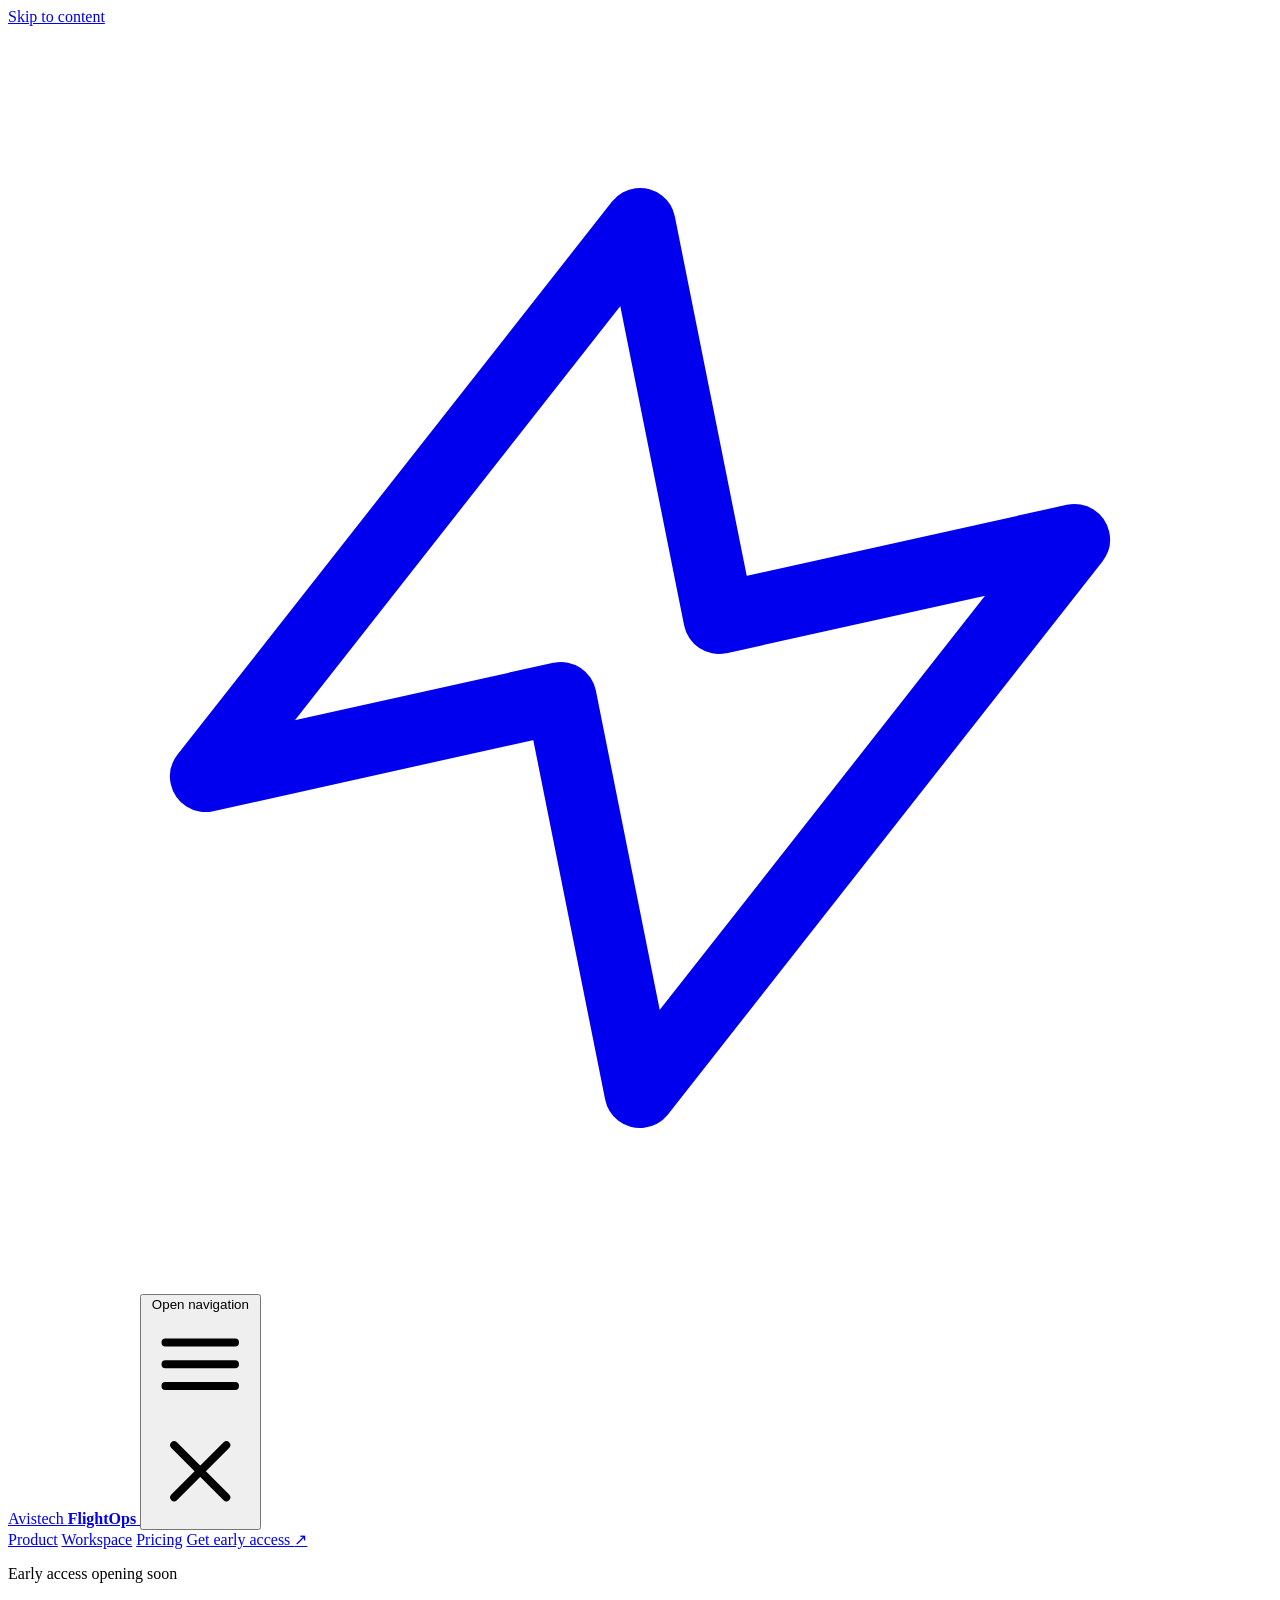
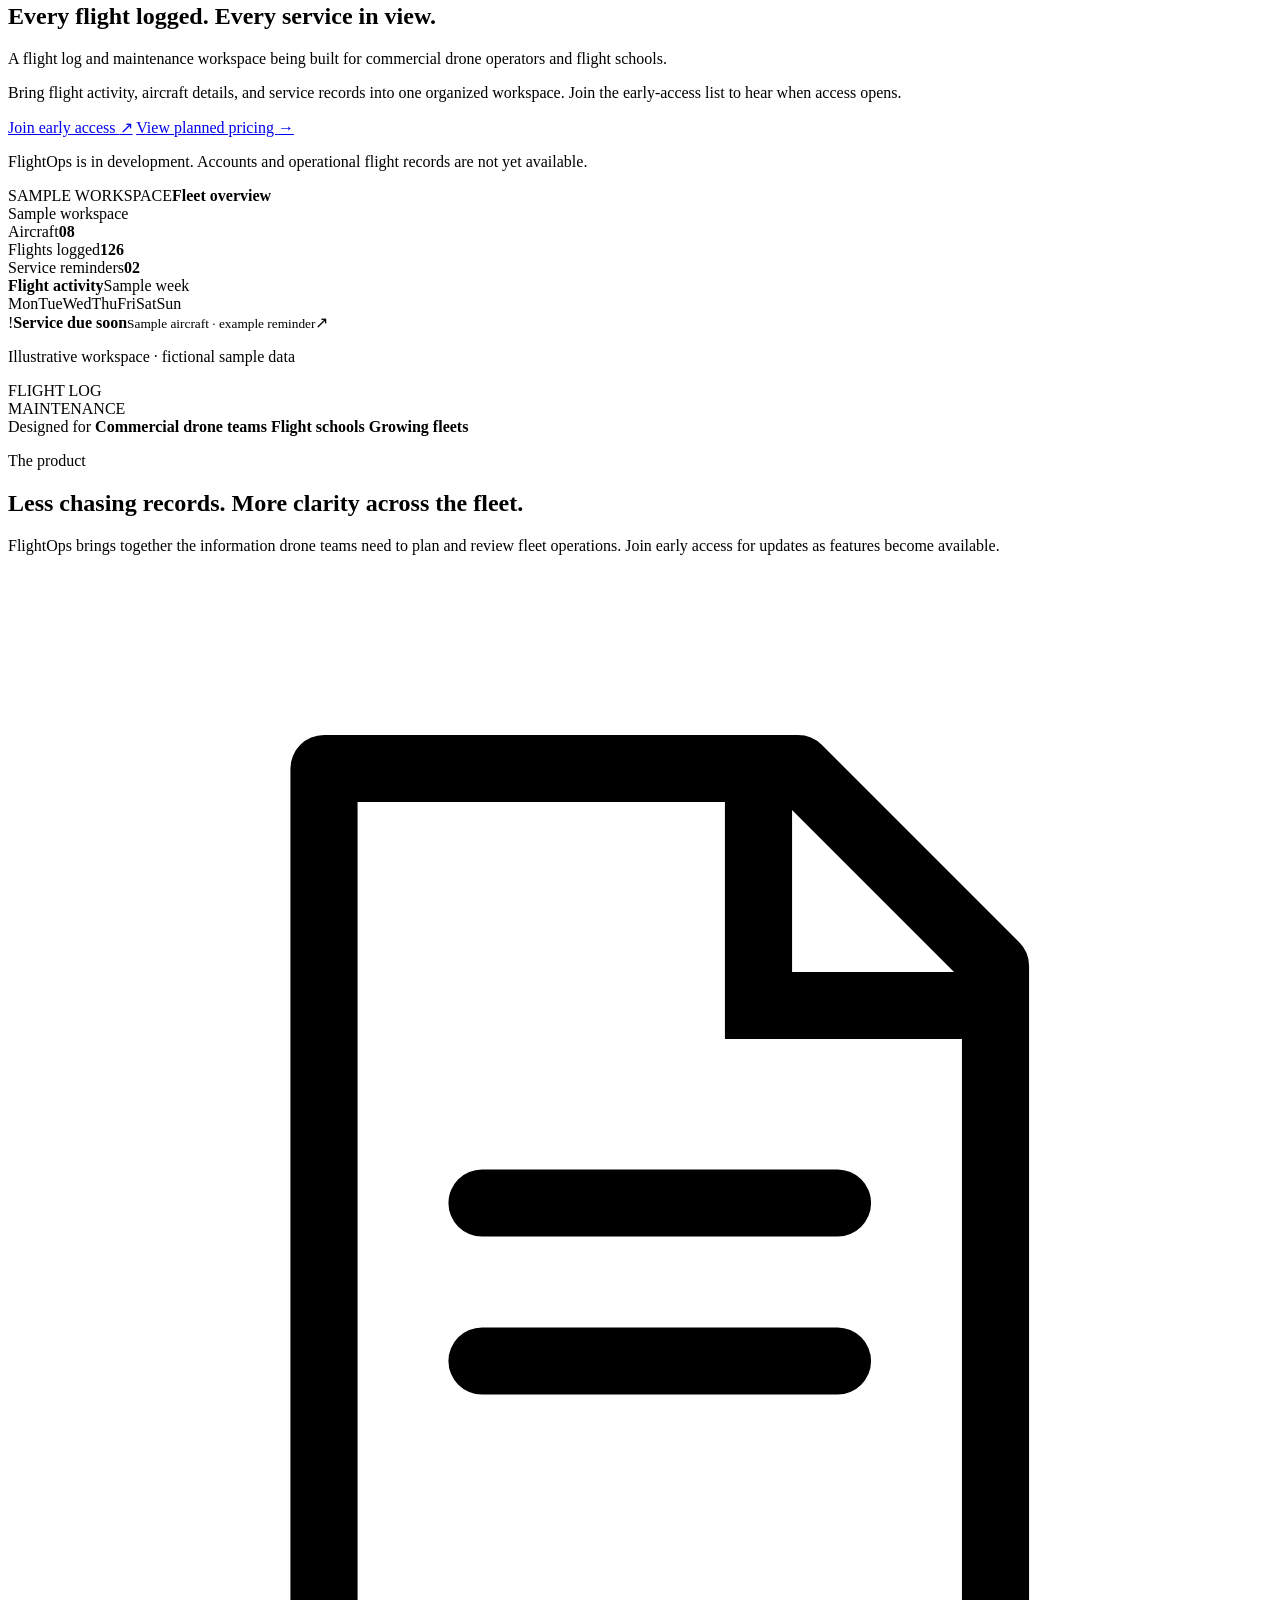
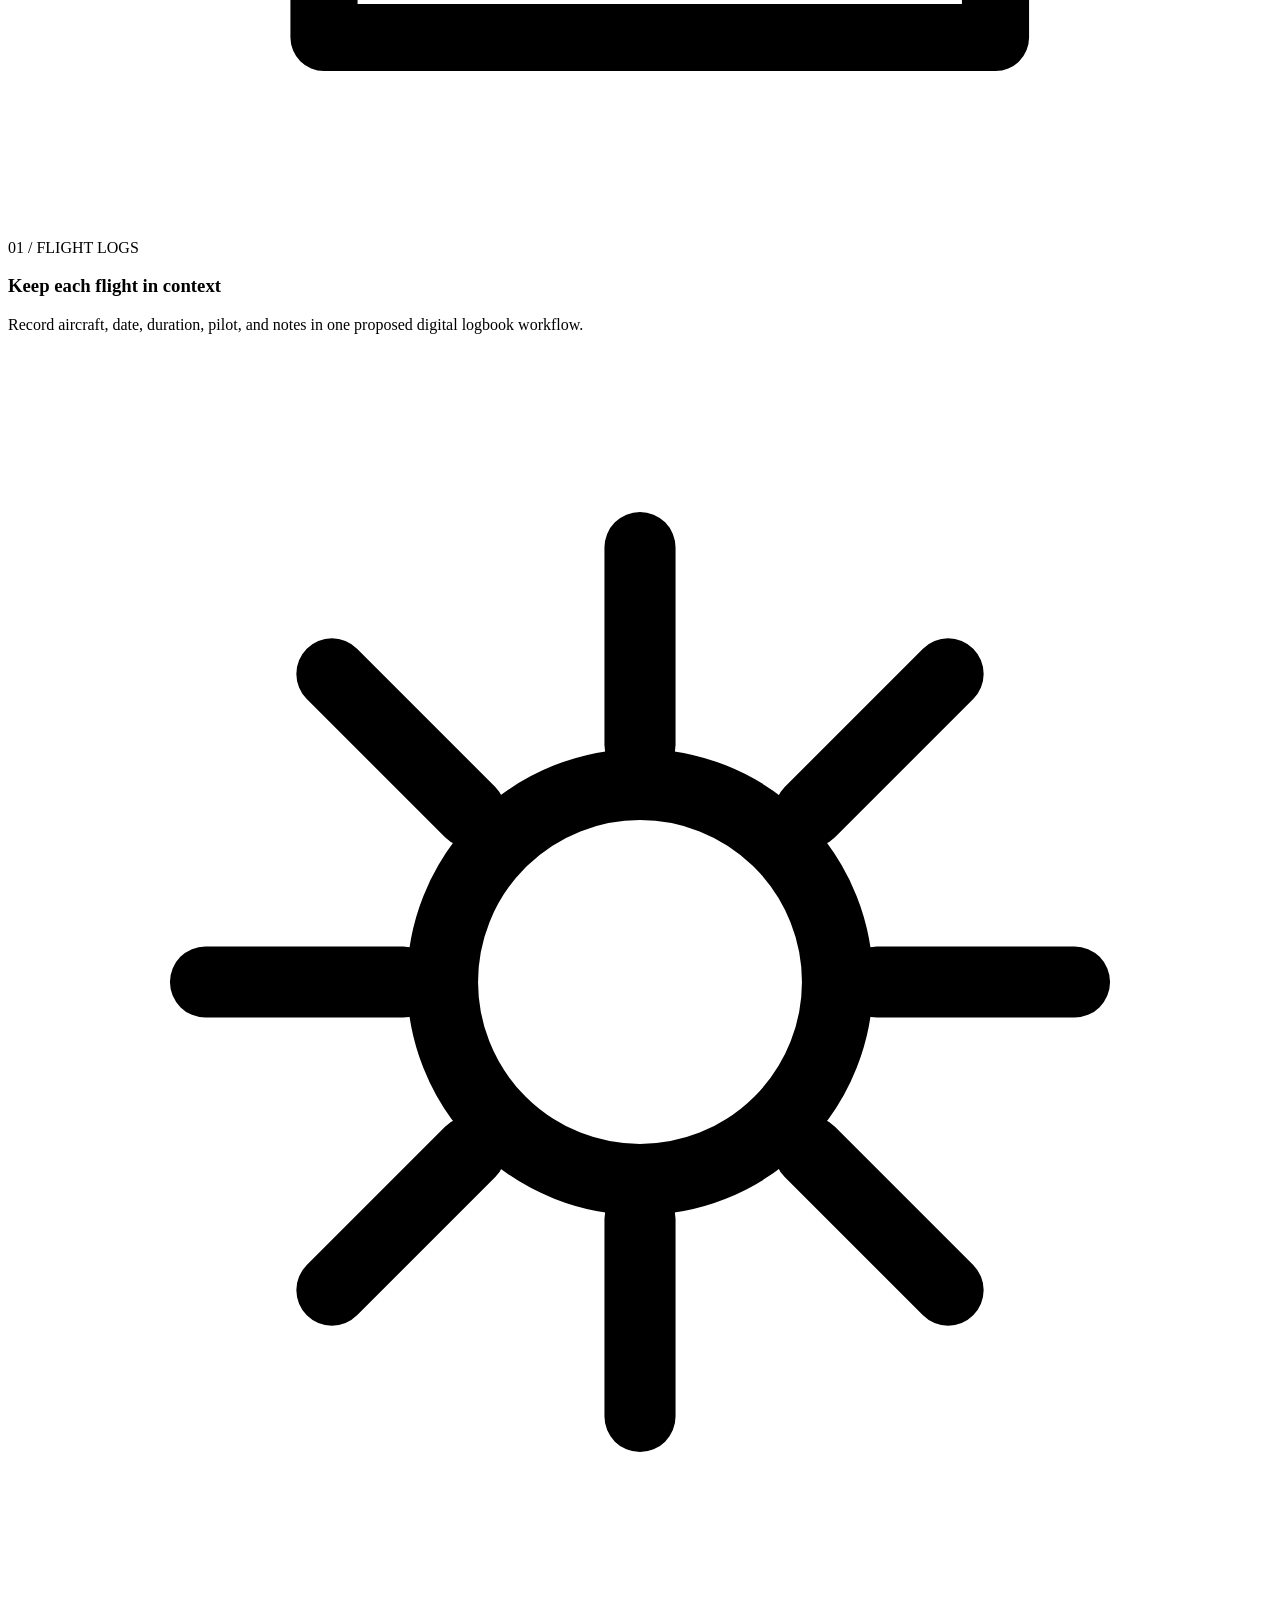
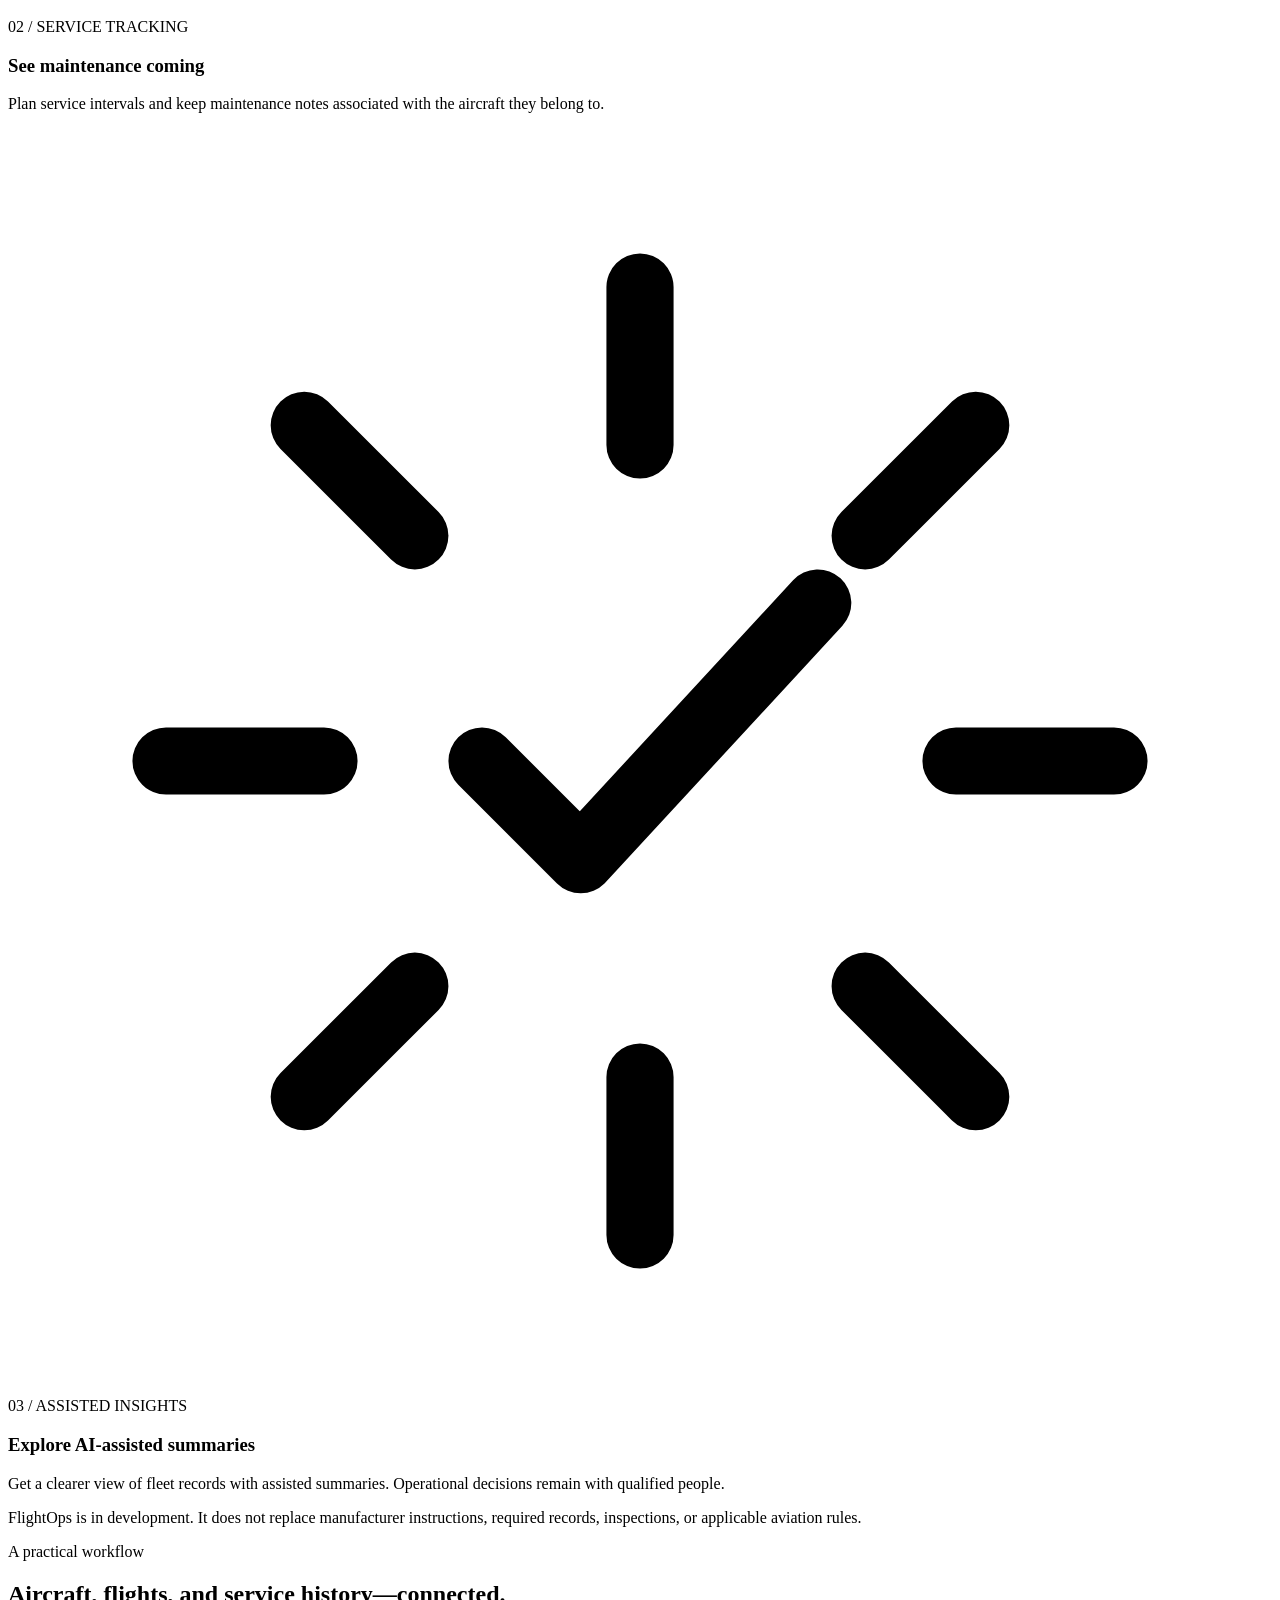
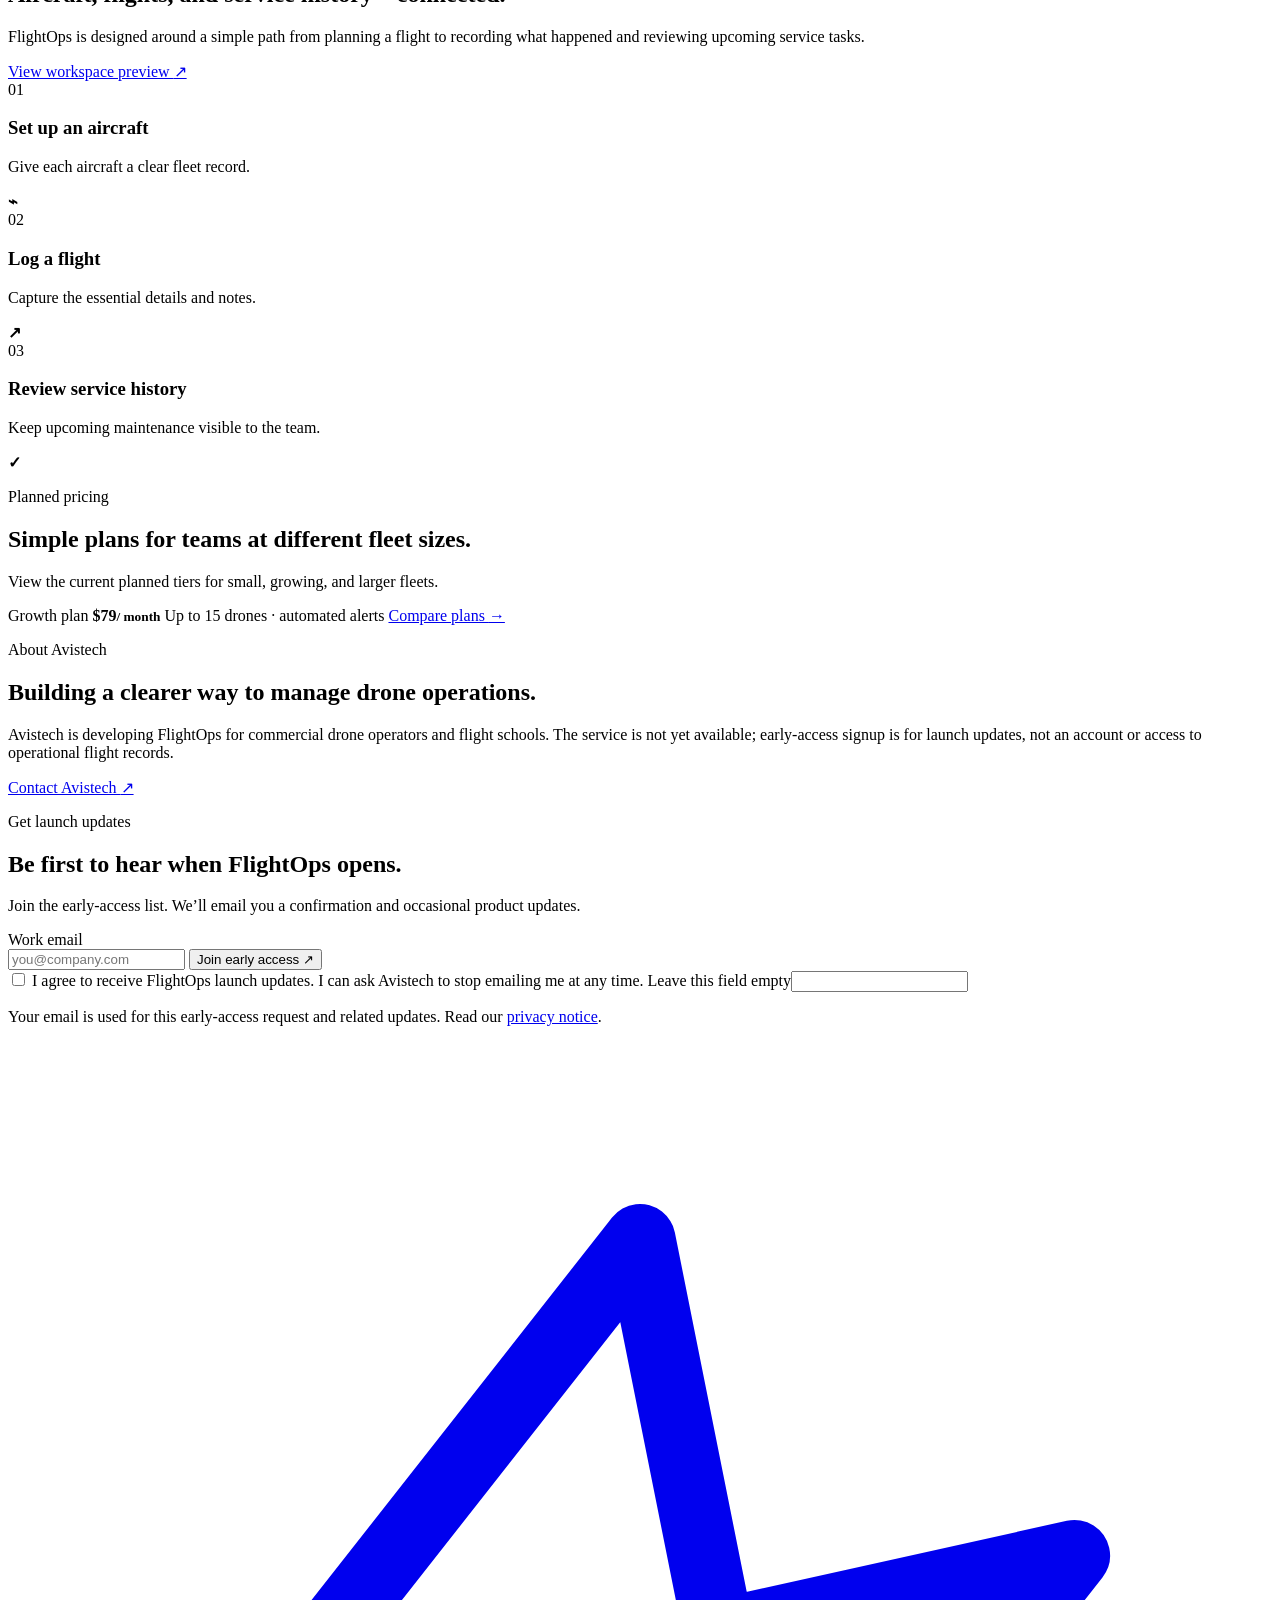
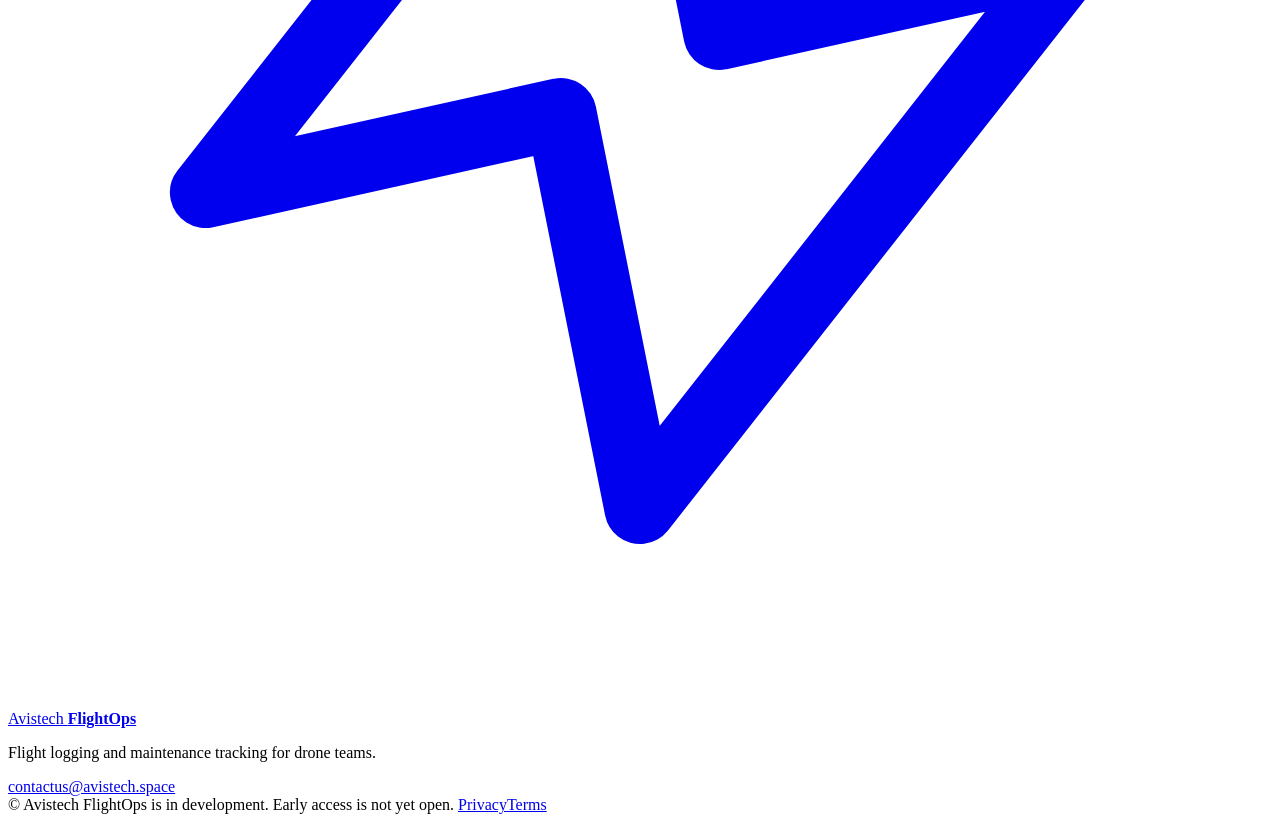
==== index.html @ ee94bf0b "Add initial index.html for FlightOps project Initial commit of the index.html file for Avistech Flig" ====
<!doctype html>
<html lang="en">
  <head>
    <meta charset="utf-8">
    <meta name="viewport" content="width=device-width, initial-scale=1">
    <meta name="theme-color" content="#f4f7f4">
    <meta name="description" content="Avistech FlightOps is a flight logging and maintenance workspace for commercial drone operators and flight schools. Join the early-access list.">
    <title>Avistech FlightOps — Drone operations, in one clear view</title>
    <link rel="stylesheet" href="styles.css">
    <script src="script.js" defer></script>
  </head>
  <body>
    <a class="skip-link" href="#main">Skip to content</a>
    <header class="site-header">
      <nav class="nav shell" aria-label="Main navigation">
        <a class="brand" href="index.html" aria-label="Avistech FlightOps home">
          <span class="brand-mark" aria-hidden="true"><svg viewBox="0 0 32 32" fill="none"><path d="m5 19 11-14 2 10 9-2-11 14-2-10-9 2Z" stroke="currentColor" stroke-width="1.8" stroke-linejoin="round"/></svg></span>
          <span>Avistech <b>FlightOps</b></span>
        </a>
        <button class="menu-toggle" type="button" aria-expanded="false" aria-controls="nav-links">
          <span class="sr-only">Open navigation</span>
          <svg class="menu-open-icon" viewBox="0 0 24 24" fill="none" aria-hidden="true"><path d="M4 7h16M4 12h16M4 17h16" stroke="currentColor" stroke-width="1.8" stroke-linecap="round"/></svg>
          <svg class="menu-close-icon" viewBox="0 0 24 24" fill="none" aria-hidden="true"><path d="m6 6 12 12M18 6 6 18" stroke="currentColor" stroke-width="1.8" stroke-linecap="round"/></svg>
        </button>
        <div class="nav-links" id="nav-links">
          <a href="#product">Product</a>
          <a href="workspace.html">Workspace</a>
          <a href="pricing.html">Pricing</a>
          <a class="nav-cta" href="#early-access">Get early access <span aria-hidden="true">↗</span></a>
        </div>
      </nav>
    </header>

    <main id="main">
      <section class="hero shell">
        <div class="hero-copy">
          <p class="eyebrow"><span class="status-dot" aria-hidden="true"></span> Early access opening soon</p>
          <h1>Every flight logged. <span>Every service in view.</span></h1>
          <p class="hero-description">A flight log and maintenance workspace being built for commercial drone operators and flight schools.</p>
          <p class="hero-detail">Bring flight activity, aircraft details, and service records into one organized workspace. Join the early-access list to hear when access opens.</p>
          <div class="hero-actions">
            <a class="button button-dark" href="#early-access">Join early access <span aria-hidden="true">↗</span></a>
            <a class="text-link" href="pricing.html">View planned pricing <span aria-hidden="true">→</span></a>
          </div>
          <p class="hero-note">FlightOps is in development. Accounts and operational flight records are not yet available.</p>
        </div>

        <div class="dashboard-preview" aria-label="Illustrative sample drone fleet dashboard">
          <div class="dashboard-card">
            <div class="dashboard-top">
              <div><span class="micro-label">SAMPLE WORKSPACE</span><strong>Fleet overview</strong></div>
              <span class="sample-badge">Sample workspace</span>
            </div>
            <div class="fleet-summary">
              <div><span>Aircraft</span><strong>08</strong></div>
              <div><span>Flights logged</span><strong>126</strong></div>
              <div><span>Service reminders</span><strong class="warning-text">02</strong></div>
            </div>
            <div class="chart-card">
              <div class="chart-heading"><strong>Flight activity</strong><span>Sample week</span></div>
              <div class="chart" aria-label="Decorative sample chart">
                <span style="--bar:40%"></span><span style="--bar:66%"></span><span style="--bar:51%"></span><span style="--bar:82%"></span><span style="--bar:60%"></span><span style="--bar:93%"></span><span style="--bar:72%"></span>
              </div>
              <div class="chart-labels" aria-hidden="true"><span>Mon</span><span>Tue</span><span>Wed</span><span>Thu</span><span>Fri</span><span>Sat</span><span>Sun</span></div>
            </div>
            <div class="maintenance-row"><span class="maintenance-icon" aria-hidden="true">!</span><span><strong>Service due soon</strong><small>Sample aircraft · example reminder</small></span><span class="row-arrow" aria-hidden="true">↗</span></div>
            <p class="sample-caption">Illustrative workspace · fictional sample data</p>
          </div>
          <div class="orbit-mark orbit-a" aria-hidden="true">FLIGHT LOG</div>
          <div class="orbit-mark orbit-b" aria-hidden="true">MAINTENANCE</div>
        </div>
      </section>

      <section class="trust-strip">
        <div class="shell trust-inner">
          <span>Designed for</span>
          <strong>Commercial drone teams</strong>
          <i aria-hidden="true"></i>
          <strong>Flight schools</strong>
          <i aria-hidden="true"></i>
          <strong>Growing fleets</strong>
        </div>
      </section>

      <section class="section shell" id="product">
        <div class="section-heading">
          <p class="eyebrow">The product</p>
          <h2>Less chasing records. More clarity across the fleet.</h2>
          <p>FlightOps brings together the information drone teams need to plan and review fleet operations. Join early access for updates as features become available.</p>
        </div>
        <div class="feature-grid">
          <article class="feature-card feature-blue">
            <div class="feature-icon" aria-hidden="true"><svg viewBox="0 0 32 32" fill="none"><path d="M8 5h12l5 5v17H8V5Z" stroke="currentColor" stroke-width="1.7" stroke-linejoin="round"/><path d="M19 5v6h6M12 16h9M12 20h9" stroke="currentColor" stroke-width="1.7" stroke-linecap="round"/></svg></div>
            <span class="feature-number">01 / FLIGHT LOGS</span>
            <h3>Keep each flight in context</h3>
            <p>Record aircraft, date, duration, pilot, and notes in one proposed digital logbook workflow.</p>
          </article>
          <article class="feature-card feature-green">
            <div class="feature-icon" aria-hidden="true"><svg viewBox="0 0 32 32" fill="none"><path d="M16 5v5m0 12v5M5 16h5m12 0h5M8.2 8.2l3.5 3.5m8.6 8.6 3.5 3.5m0-15.6-3.5 3.5m-8.6 8.6-3.5 3.5" stroke="currentColor" stroke-width="1.8" stroke-linecap="round"/><circle cx="16" cy="16" r="5" stroke="currentColor" stroke-width="1.8"/></svg></div>
            <span class="feature-number">02 / SERVICE TRACKING</span>
            <h3>See maintenance coming</h3>
            <p>Plan service intervals and keep maintenance notes associated with the aircraft they belong to.</p>
          </article>
          <article class="feature-card feature-gold">
            <div class="feature-icon" aria-hidden="true"><svg viewBox="0 0 32 32" fill="none"><path d="M16 4v4m0 16v4M4 16h4m16 0h4M7.5 7.5l2.8 2.8m11.4 11.4 2.8 2.8m0-17-2.8 2.8m-11.4 11.4-2.8 2.8" stroke="currentColor" stroke-width="1.7" stroke-linecap="round"/><path d="m12 16 2.5 2.5L20.5 12" stroke="currentColor" stroke-width="1.7" stroke-linecap="round" stroke-linejoin="round"/></svg></div>
            <span class="feature-number">03 / ASSISTED INSIGHTS</span>
            <h3>Explore AI-assisted summaries</h3>
            <p>Get a clearer view of fleet records with assisted summaries. Operational decisions remain with qualified people.</p>
          </article>
        </div>
        <p class="disclaimer">FlightOps is in development. It does not replace manufacturer instructions, required records, inspections, or applicable aviation rules.</p>
      </section>

      <section class="workflow-section">
        <div class="shell workflow-layout">
          <div class="section-heading">
            <p class="eyebrow eyebrow-light">A practical workflow</p>
            <h2>Aircraft, flights, and service history—connected.</h2>
            <p>FlightOps is designed around a simple path from planning a flight to recording what happened and reviewing upcoming service tasks.</p>
            <a class="button button-light" href="workspace.html">View workspace preview <span aria-hidden="true">↗</span></a>
          </div>
          <div class="workflow-steps">
            <article><span>01</span><div><h3>Set up an aircraft</h3><p>Give each aircraft a clear fleet record.</p></div><b aria-hidden="true">⌁</b></article>
            <article><span>02</span><div><h3>Log a flight</h3><p>Capture the essential details and notes.</p></div><b aria-hidden="true">↗</b></article>
            <article><span>03</span><div><h3>Review service history</h3><p>Keep upcoming maintenance visible to the team.</p></div><b aria-hidden="true">✓</b></article>
          </div>
        </div>
      </section>

      <section class="pricing-teaser shell">
        <div class="pricing-teaser-copy">
          <p class="eyebrow">Planned pricing</p>
          <h2>Simple plans for teams at different fleet sizes.</h2>
          <p>View the current planned tiers for small, growing, and larger fleets.</p>
        </div>
        <div class="teaser-price">
          <span>Growth plan</span>
          <strong>$79<small>/ month</small></strong>
          <span>Up to 15 drones · automated alerts</span>
          <a class="text-link" href="pricing.html">Compare plans <span aria-hidden="true">→</span></a>
        </div>
      </section>

      <section class="about-section">
        <div class="shell about-inner">
          <div><p class="eyebrow eyebrow-light">About Avistech</p><h2>Building a clearer way to manage drone operations.</h2></div>
          <div><p>Avistech is developing FlightOps for commercial drone operators and flight schools. The service is not yet available; early-access signup is for launch updates, not an account or access to operational flight records.</p><a class="text-link light-link" href="mailto:contactus@avistech.space?subject=FlightOps%20product%20enquiry">Contact Avistech <span aria-hidden="true">↗</span></a></div>
        </div>
      </section>

      <section class="early-access-section" id="early-access">
        <div class="shell early-access-layout">
          <div>
            <p class="eyebrow eyebrow-light">Get launch updates</p>
            <h2>Be first to hear when FlightOps opens.</h2>
            <p>Join the early-access list. We’ll email you a confirmation and occasional product updates.</p>
          </div>
          <form class="signup-form" id="early-access-form">
            <label for="signup-email">Work email</label>
            <div class="signup-fields">
              <input id="signup-email" name="email" type="email" autocomplete="email" maxlength="254" placeholder="you@company.com" required>
              <button class="button button-light" type="submit">Join early access <span aria-hidden="true">↗</span></button>
            </div>
            <label class="consent-label"><input name="consent" type="checkbox" required> I agree to receive FlightOps launch updates. I can ask Avistech to stop emailing me at any time.</label>
            <label class="honeypot" aria-hidden="true">Leave this field empty<input name="website" tabindex="-1" autocomplete="off"></label>
            <p class="form-status" id="signup-status" aria-live="polite"></p>
            <p class="privacy-hint">Your email is used for this early-access request and related updates. Read our <a href="privacy.html">privacy notice</a>.</p>
          </form>
        </div>
      </section>
    </main>

    <footer class="site-footer">
      <div class="shell footer-main">
        <a class="brand brand-footer" href="index.html"><span class="brand-mark" aria-hidden="true"><svg viewBox="0 0 32 32" fill="none"><path d="m5 19 11-14 2 10 9-2-11 14-2-10-9 2Z" stroke="currentColor" stroke-width="1.8" stroke-linejoin="round"/></svg></span><span>Avistech <b>FlightOps</b></span></a>
        <p>Flight logging and maintenance tracking for drone teams.</p>
        <a href="mailto:contactus@avistech.space">contactus@avistech.space</a>
      </div>
      <div class="shell footer-legal">
        <span>© <span data-current-year></span> Avistech</span>
        <span>FlightOps is in development. Early access is not yet open.</span>
        <span><a href="privacy.html">Privacy</a><a href="terms.html">Terms</a></span>
      </div>
    </footer>
  </body>
</html>
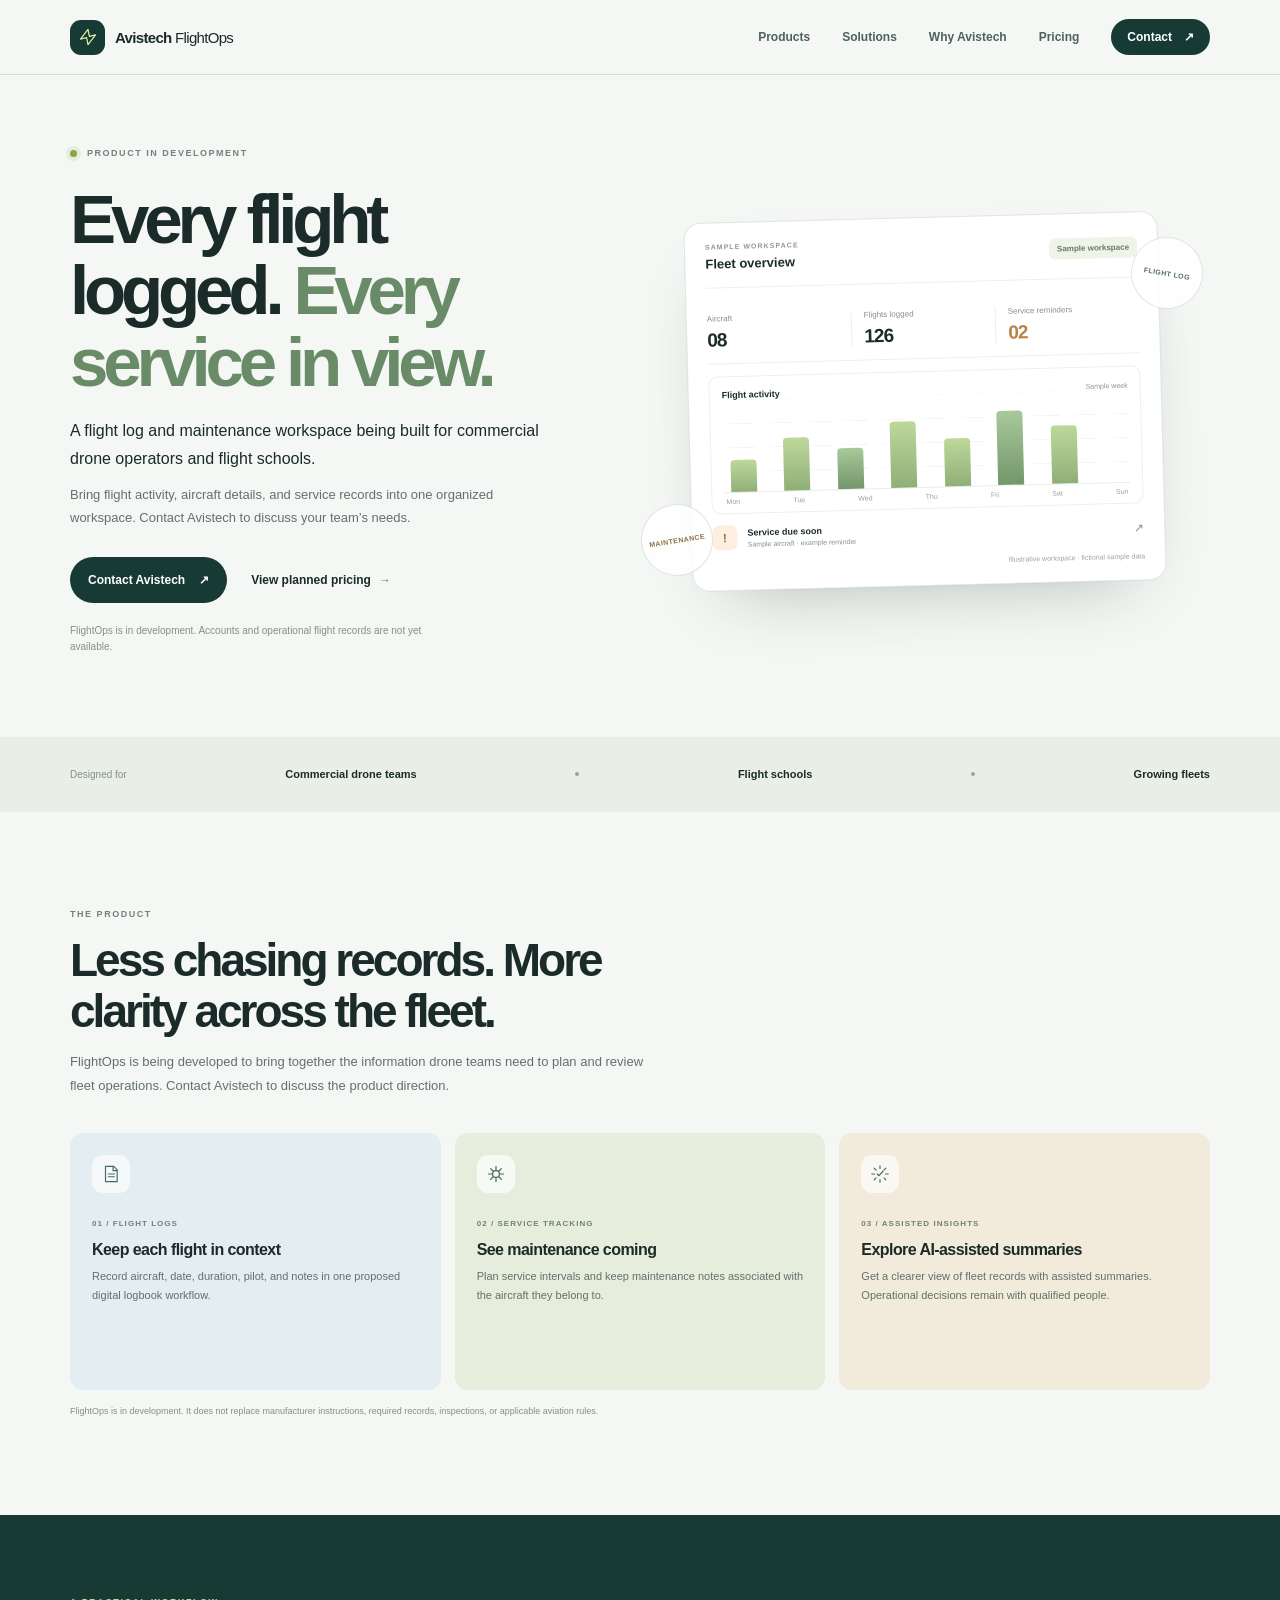
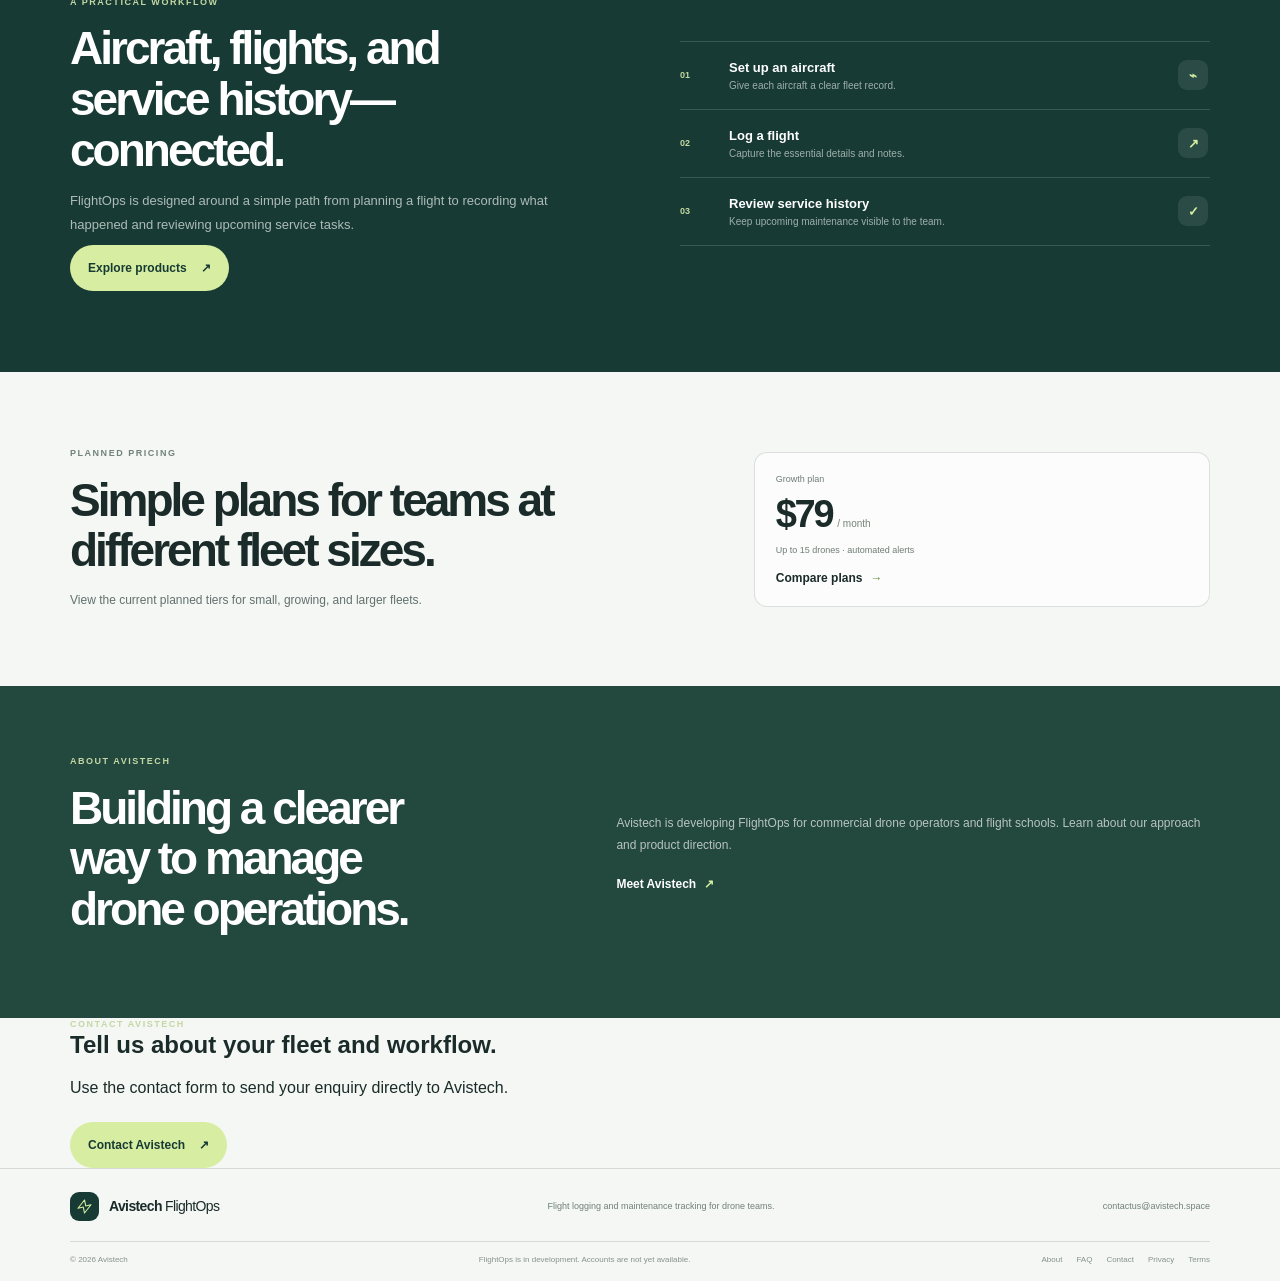
==== commit b529f838: "Revise FlightOps description and navigation links Updated the content to reflect that Avistech Fligh" ====
--- a/index.html
+++ b/index.html
@@ -4,7 +4,7 @@
     <meta charset="utf-8">
     <meta name="viewport" content="width=device-width, initial-scale=1">
     <meta name="theme-color" content="#f4f7f4">
-    <meta name="description" content="Avistech FlightOps is a flight logging and maintenance workspace for commercial drone operators and flight schools. Join the early-access list.">
+    <meta name="description" content="Avistech FlightOps is a flight logging and maintenance workspace in development for commercial drone operators and flight schools.">
     <title>Avistech FlightOps — Drone operations, in one clear view</title>
     <link rel="stylesheet" href="styles.css">
     <script src="script.js" defer></script>
@@ -23,10 +23,11 @@
           <svg class="menu-close-icon" viewBox="0 0 24 24" fill="none" aria-hidden="true"><path d="m6 6 12 12M18 6 6 18" stroke="currentColor" stroke-width="1.8" stroke-linecap="round"/></svg>
         </button>
         <div class="nav-links" id="nav-links">
-          <a href="#product">Product</a>
-          <a href="workspace.html">Workspace</a>
+          <a href="products.html">Products</a>
+          <a href="solutions.html">Solutions</a>
+          <a href="why-avistech.html">Why Avistech</a>
           <a href="pricing.html">Pricing</a>
-          <a class="nav-cta" href="#early-access">Get early access <span aria-hidden="true">↗</span></a>
+          <a class="nav-cta" href="contact.html">Contact <span aria-hidden="true">↗</span></a>
         </div>
       </nav>
     </header>
@@ -34,12 +35,12 @@
     <main id="main">
       <section class="hero shell">
         <div class="hero-copy">
-          <p class="eyebrow"><span class="status-dot" aria-hidden="true"></span> Early access opening soon</p>
+          <p class="eyebrow"><span class="status-dot" aria-hidden="true"></span> Product in development</p>
           <h1>Every flight logged. <span>Every service in view.</span></h1>
           <p class="hero-description">A flight log and maintenance workspace being built for commercial drone operators and flight schools.</p>
-          <p class="hero-detail">Bring flight activity, aircraft details, and service records into one organized workspace. Join the early-access list to hear when access opens.</p>
+          <p class="hero-detail">Bring flight activity, aircraft details, and service records into one organized workspace. Contact Avistech to discuss your team’s needs.</p>
           <div class="hero-actions">
-            <a class="button button-dark" href="#early-access">Join early access <span aria-hidden="true">↗</span></a>
+            <a class="button button-dark" href="contact.html">Contact Avistech <span aria-hidden="true">↗</span></a>
             <a class="text-link" href="pricing.html">View planned pricing <span aria-hidden="true">→</span></a>
           </div>
           <p class="hero-note">FlightOps is in development. Accounts and operational flight records are not yet available.</p>
@@ -86,7 +87,7 @@
         <div class="section-heading">
           <p class="eyebrow">The product</p>
           <h2>Less chasing records. More clarity across the fleet.</h2>
-          <p>FlightOps brings together the information drone teams need to plan and review fleet operations. Join early access for updates as features become available.</p>
+          <p>FlightOps is being developed to bring together the information drone teams need to plan and review fleet operations. Contact Avistech to discuss the product direction.</p>
         </div>
         <div class="feature-grid">
           <article class="feature-card feature-blue">
@@ -117,7 +118,7 @@
             <p class="eyebrow eyebrow-light">A practical workflow</p>
             <h2>Aircraft, flights, and service history—connected.</h2>
             <p>FlightOps is designed around a simple path from planning a flight to recording what happened and reviewing upcoming service tasks.</p>
-            <a class="button button-light" href="workspace.html">View workspace preview <span aria-hidden="true">↗</span></a>
+            <a class="button button-light" href="products.html">Explore products <span aria-hidden="true">↗</span></a>
           </div>
           <div class="workflow-steps">
             <article><span>01</span><div><h3>Set up an aircraft</h3><p>Give each aircraft a clear fleet record.</p></div><b aria-hidden="true">⌁</b></article>
@@ -144,28 +145,18 @@
       <section class="about-section">
         <div class="shell about-inner">
           <div><p class="eyebrow eyebrow-light">About Avistech</p><h2>Building a clearer way to manage drone operations.</h2></div>
-          <div><p>Avistech is developing FlightOps for commercial drone operators and flight schools. The service is not yet available; early-access signup is for launch updates, not an account or access to operational flight records.</p><a class="text-link light-link" href="mailto:contactus@avistech.space?subject=FlightOps%20product%20enquiry">Contact Avistech <span aria-hidden="true">↗</span></a></div>
+          <div><p>Avistech is developing FlightOps for commercial drone operators and flight schools. Learn about our approach and product direction.</p><a class="text-link light-link" href="about.html">Meet Avistech <span aria-hidden="true">↗</span></a></div>
         </div>
       </section>
 
-      <section class="early-access-section" id="early-access">
-        <div class="shell early-access-layout">
+      <section class="contact-callout">
+        <div class="shell contact-callout-layout">
           <div>
-            <p class="eyebrow eyebrow-light">Get launch updates</p>
-            <h2>Be first to hear when FlightOps opens.</h2>
-            <p>Join the early-access list. We’ll email you a confirmation and occasional product updates.</p>
+            <p class="eyebrow eyebrow-light">Contact Avistech</p>
+            <h2>Tell us about your fleet and workflow.</h2>
+            <p>Use the contact form to send your enquiry directly to Avistech.</p>
           </div>
-          <form class="signup-form" id="early-access-form">
-            <label for="signup-email">Work email</label>
-            <div class="signup-fields">
-              <input id="signup-email" name="email" type="email" autocomplete="email" maxlength="254" placeholder="you@company.com" required>
-              <button class="button button-light" type="submit">Join early access <span aria-hidden="true">↗</span></button>
-            </div>
-            <label class="consent-label"><input name="consent" type="checkbox" required> I agree to receive FlightOps launch updates. I can ask Avistech to stop emailing me at any time.</label>
-            <label class="honeypot" aria-hidden="true">Leave this field empty<input name="website" tabindex="-1" autocomplete="off"></label>
-            <p class="form-status" id="signup-status" aria-live="polite"></p>
-            <p class="privacy-hint">Your email is used for this early-access request and related updates. Read our <a href="privacy.html">privacy notice</a>.</p>
-          </form>
+          <a class="button button-light" href="contact.html">Contact Avistech <span aria-hidden="true">↗</span></a>
         </div>
       </section>
     </main>
@@ -178,8 +169,8 @@
       </div>
       <div class="shell footer-legal">
         <span>© <span data-current-year></span> Avistech</span>
-        <span>FlightOps is in development. Early access is not yet open.</span>
-        <span><a href="privacy.html">Privacy</a><a href="terms.html">Terms</a></span>
+        <span>FlightOps is in development. Accounts are not yet available.</span>
+        <span><a href="about.html">About</a><a href="faq.html">FAQ</a><a href="contact.html">Contact</a><a href="privacy.html">Privacy</a><a href="terms.html">Terms</a></span>
       </div>
     </footer>
   </body>
--- a/styles.css
+++ b/styles.css
@@ -0,0 +1,305 @@
+:root {
+  color-scheme: light;
+  --ink: #1a2b29;
+  --muted: #62716f;
+  --paper: #f4f7f4;
+  --white: #fff;
+  --green: #1f5145;
+  --green-dark: #173b34;
+  --lime: #d7eea2;
+  --line: rgba(26, 43, 41, .14);
+  --body-font: "Avenir Next", Avenir, "Segoe UI", sans-serif;
+  --display-font: "Avenir Next", Avenir, "Segoe UI", sans-serif;
+}
+
+* { box-sizing: border-box; }
+html { scroll-behavior: smooth; }
+body { margin: 0; color: var(--ink); background: var(--paper); font-family: var(--body-font); -webkit-font-smoothing: antialiased; }
+a { color: inherit; text-decoration: none; }
+button, input, select { font: inherit; }
+button, a { -webkit-tap-highlight-color: transparent; }
+.shell { width: min(1140px, calc(100% - 48px)); margin-inline: auto; }
+.sr-only, .skip-link:not(:focus) { position: absolute; width: 1px; height: 1px; padding: 0; margin: -1px; overflow: hidden; clip: rect(0, 0, 0, 0); white-space: nowrap; border: 0; }
+.skip-link:focus { position: fixed; z-index: 100; top: 12px; left: 12px; padding: 12px 16px; background: var(--white); border-radius: 8px; }
+
+.site-header { position: sticky; z-index: 20; top: 0; border-bottom: 1px solid var(--line); background: rgba(244, 247, 244, .95); backdrop-filter: blur(16px); }
+.nav { min-height: 74px; display: flex; align-items: center; justify-content: space-between; }
+.brand { display: inline-flex; align-items: center; gap: 10px; font-size: 15px; font-weight: 800; letter-spacing: -.045em; }
+.brand b { font-weight: 500; }
+.brand-mark { width: 35px; height: 35px; display: grid; flex: 0 0 auto; place-items: center; color: var(--lime); background: var(--green-dark); border-radius: 11px; }
+.brand-mark svg { width: 22px; height: 22px; }
+.nav-links { display: flex; align-items: center; gap: 32px; color: #4e625d; font-size: 12px; font-weight: 650; }
+.nav-links > a:not(.nav-cta):hover, .footer-main > a:last-child:hover, .footer-legal a:hover { color: #46713b; }
+.nav-links > a[aria-current="page"] { color: var(--green); }
+.nav-cta { display: inline-flex; align-items: center; gap: 12px; padding: 11px 16px; color: var(--white); background: var(--green-dark); border-radius: 99px; transition: transform .18s, background .18s; }
+.nav-cta:hover, .button-dark:hover { transform: translateY(-2px); background: #2a6554; }
+.menu-toggle { display: none; width: 42px; height: 42px; place-items: center; color: var(--ink); background: transparent; border: 1px solid var(--line); border-radius: 50%; }
+.menu-toggle svg { width: 20px; height: 20px; }
+.menu-close-icon { display: none; }
+
+.hero { min-height: 637px; display: grid; grid-template-columns: .95fr 1.05fr; align-items: center; gap: 54px; padding-block: 72px 81px; }
+.hero-copy { position: relative; z-index: 1; }
+.eyebrow { margin: 0; color: #73827d; font-size: 9px; font-weight: 750; letter-spacing: .17em; line-height: 1.5; text-transform: uppercase; }
+.hero .eyebrow, .page-hero .eyebrow { display: flex; align-items: center; gap: 10px; }
+.status-dot { width: 7px; height: 7px; flex: 0 0 auto; border-radius: 50%; background: #86a64a; box-shadow: 0 0 0 4px rgba(134, 166, 74, .13); }
+h1, h2, h3, p { margin-top: 0; }
+h1, h2, h3 { font-family: var(--display-font); }
+h1 { max-width: 600px; margin: 23px 0 19px; font-size: clamp(47px, 5.4vw, 70px); font-weight: 650; letter-spacing: -.075em; line-height: 1.035; }
+h1 span { color: #698b67; }
+.hero-description { max-width: 490px; margin-bottom: 12px; font-size: 16px; line-height: 1.72; }
+.hero-detail { max-width: 490px; margin-bottom: 0; color: var(--muted); font-size: 13px; line-height: 1.75; }
+.hero-actions { display: flex; flex-wrap: wrap; align-items: center; gap: 24px; margin-top: 27px; }
+.button { min-height: 46px; display: inline-flex; align-items: center; justify-content: center; gap: 14px; padding: 0 18px; border: 0; border-radius: 99px; font-size: 12px; font-weight: 700; cursor: pointer; transition: transform .18s, background .18s; }
+.button-dark { color: var(--white); background: var(--green-dark); }
+.button-light { margin-top: 9px; color: var(--green-dark); background: var(--lime); }
+.button-light:hover { transform: translateY(-2px); background: #e5f8bd; }
+.button-outline { color: var(--green-dark); background: transparent; border: 1px solid var(--line); }
+.button-outline:hover { background: #eef3ea; }
+.text-link { display: inline-flex; align-items: center; gap: 8px; font-size: 12px; font-weight: 700; }
+.text-link span { color: #638743; transition: transform .18s; }
+.text-link:hover span { transform: translateX(3px); }
+.hero-note { max-width: 390px; margin: 20px 0 0; color: #84918b; font-size: 10px; line-height: 1.65; }
+
+.dashboard-preview { position: relative; min-height: 405px; display: grid; place-items: center; }
+.dashboard-preview::before { position: absolute; width: 340px; height: 340px; content: ""; border-radius: 50%; background: radial-gradient(circle, rgba(215, 238, 162, .68), rgba(215, 238, 162, 0) 70%); }
+.dashboard-card { position: relative; z-index: 1; width: min(100%, 474px); padding: 20px; border: 1px solid rgba(26, 43, 41, .12); border-radius: 17px; background: var(--white); box-shadow: 0 30px 70px -39px rgba(25, 52, 43, .38); transform: rotate(-1.5deg); }
+.dashboard-top, .chart-heading { display: flex; align-items: center; justify-content: space-between; }
+.dashboard-top { padding-bottom: 15px; border-bottom: 1px solid #edf0ed; }
+.micro-label { display: block; margin-bottom: 4px; color: #8a9992; font-size: 7px; font-weight: 750; letter-spacing: .15em; }
+.dashboard-top strong { font-size: 13px; }
+.sample-badge, .sample-label { padding: 6px 8px; color: #667a60; background: #eff4e8; border-radius: 6px; font-size: 8px; font-weight: 650; }
+.fleet-summary { display: grid; grid-template-columns: repeat(3, 1fr); margin-top: 14px; padding: 12px 0; border-bottom: 1px solid #edf0ed; }
+.fleet-summary > div { padding-left: 12px; border-left: 1px solid #edf0ed; }
+.fleet-summary > div:first-child { padding-left: 0; border: 0; }
+.fleet-summary span, .fleet-summary strong { display: block; }
+.fleet-summary span { color: #84918b; font-size: 8px; }
+.fleet-summary strong { margin-top: 6px; font-size: 19px; letter-spacing: -.05em; }
+.warning-text { color: #bd8042 !important; }
+.chart-card { padding: 13px 12px 8px; margin-top: 12px; border: 1px solid #edf0ed; border-radius: 9px; }
+.chart-heading strong { font-size: 9px; }
+.chart-heading span { color: #8a9690; font-size: 7px; }
+.chart { height: 93px; display: flex; align-items: end; gap: 7%; padding: 12px 7px 0; border-bottom: 1px solid #e9ede9; background: repeating-linear-gradient(to bottom, transparent 0, transparent 23px, #f0f3ef 24px); }
+.chart span { flex: 1; height: var(--bar); max-width: 26px; border-radius: 4px 4px 0 0; background: linear-gradient(0deg, #90af78, #bdd89a); }
+.chart span:nth-child(3n) { background: linear-gradient(0deg, #73966b, #a9c99a); }
+.chart-labels { display: flex; justify-content: space-between; padding: 5px 2px 0; color: #97a29c; font-size: 7px; }
+.maintenance-row { display: flex; align-items: center; gap: 10px; padding: 11px 0 6px; }
+.maintenance-icon { width: 25px; height: 25px; display: grid; flex: 0 0 auto; place-items: center; color: #a46c32; background: #fbf0df; border-radius: 7px; font-size: 12px; font-weight: 800; }
+.maintenance-row strong, .maintenance-row small { display: block; }
+.maintenance-row strong { font-size: 9px; }
+.maintenance-row small { margin-top: 3px; color: #87938c; font-size: 7px; }
+.row-arrow { margin-left: auto; color: #86948c; font-size: 12px; }
+.sample-caption { margin: 7px 0 0; color: #9aa49e; font-size: 7px; text-align: right; }
+.orbit-mark { position: absolute; z-index: 2; display: grid; width: 72px; height: 72px; place-items: center; border: 1px solid rgba(26, 43, 41, .12); border-radius: 50%; color: #506d5b; background: rgba(255, 255, 255, .88); font-size: 7px; font-weight: 750; letter-spacing: .06em; }
+.orbit-a { top: 38px; right: 7px; transform: rotate(10deg); }
+.orbit-b { bottom: 28px; left: 1px; color: #8f7046; transform: rotate(-9deg); }
+
+.trust-strip { background: #e9eee7; }
+.trust-inner { min-height: 75px; display: flex; flex-wrap: wrap; align-items: center; justify-content: space-between; gap: 14px; }
+.trust-inner span { color: #83918a; font-size: 10px; }
+.trust-inner strong { font-size: 11px; font-weight: 650; }
+.trust-inner i { width: 4px; height: 4px; border-radius: 50%; background: #97aa87; }
+.section { padding-block: 96px; }
+.section-heading { max-width: 650px; }
+.section-heading h2, .workflow-section h2, .about-inner h2, .pricing-teaser h2, .early-access-layout h2, .preview-next h2 { margin: 14px 0 14px; font-size: clamp(31px, 4vw, 46px); font-weight: 650; letter-spacing: -.065em; line-height: 1.1; }
+.section-heading > p:last-of-type { max-width: 590px; margin-bottom: 0; color: var(--muted); font-size: 13px; line-height: 1.8; }
+.feature-grid { display: grid; grid-template-columns: repeat(3, 1fr); gap: 14px; margin-top: 36px; }
+.feature-card { min-height: 257px; padding: 22px; border-radius: 13px; }
+.feature-blue { background: #e4edf1; }
+.feature-green { background: #e6eddd; }
+.feature-gold { background: #f2eadb; }
+.feature-icon { width: 38px; height: 38px; display: grid; place-items: center; margin-bottom: 19px; color: #426c63; background: rgba(255, 255, 255, .68); border-radius: 11px; }
+.feature-icon svg { width: 22px; height: 22px; }
+.feature-number { color: #718078; font-size: 8px; font-weight: 750; letter-spacing: .13em; }
+.feature-card h3 { margin: 11px 0 8px; font-size: 16px; letter-spacing: -.035em; }
+.feature-card p { margin: 0; color: #62716a; font-size: 11px; line-height: 1.75; }
+.disclaimer { margin: 14px 0 0; color: #839089; font-size: 9px; line-height: 1.65; }
+
+.workflow-section { padding-block: 81px; color: var(--white); background: var(--green-dark); }
+.workflow-layout { display: grid; grid-template-columns: 1fr 1fr; align-items: center; gap: 80px; }
+.eyebrow-light { color: #c4d7a4; }
+.workflow-section .section-heading h2 { max-width: 490px; }
+.workflow-section .section-heading > p:last-of-type { color: rgba(255, 255, 255, .65); }
+.workflow-steps article { display: grid; grid-template-columns: 35px 1fr 32px; align-items: center; gap: 14px; padding-block: 18px; border-bottom: 1px solid rgba(255, 255, 255, .15); }
+.workflow-steps article:first-child { border-top: 1px solid rgba(255, 255, 255, .15); }
+.workflow-steps article > span { color: #c3d7a1; font-size: 9px; font-weight: 700; }
+.workflow-steps h3 { margin: 0 0 5px; font-size: 13px; }
+.workflow-steps p { margin: 0; color: rgba(255, 255, 255, .59); font-size: 10px; }
+.workflow-steps article > b { width: 30px; height: 30px; display: grid; place-items: center; color: #d7eea2; background: rgba(255, 255, 255, .09); border-radius: 9px; font-size: 13px; }
+
+.pricing-teaser { display: grid; grid-template-columns: 1fr .72fr; align-items: center; gap: 50px; padding-block: 75px; }
+.pricing-teaser-copy > p:last-child { max-width: 470px; margin: 0; color: var(--muted); font-size: 12px; line-height: 1.8; }
+.pricing-teaser h2 { max-width: 580px; }
+.teaser-price { display: grid; gap: 9px; padding: 21px; border: 1px solid var(--line); border-radius: 13px; background: rgba(255, 255, 255, .64); }
+.teaser-price > span { color: #6f7d75; font-size: 9px; }
+.teaser-price > strong { font-size: 38px; letter-spacing: -.06em; }
+.teaser-price > strong small { margin-left: 5px; color: #758179; font-size: 10px; font-weight: 500; letter-spacing: 0; }
+.teaser-price .text-link { margin-top: 7px; }
+
+.about-section { padding-block: 69px; color: var(--white); background: #23483e; }
+.about-inner { display: grid; grid-template-columns: .88fr 1.12fr; align-items: center; gap: 80px; }
+.about-inner h2 { max-width: 410px; }
+.about-inner > div:last-child p { margin-bottom: 17px; color: rgba(255, 255, 255, .68); font-size: 12px; line-height: 1.9; }
+.light-link { color: var(--white); }
+.light-link span { color: var(--lime); }
+.early-access-section { padding-block: 67px; color: var(--white); background: var(--green-dark); }
+.early-access-layout { display: grid; grid-template-columns: .9fr 1.1fr; align-items: center; gap: 70px; }
+.early-access-layout h2 { max-width: 480px; margin: 12px 0; font-size: clamp(30px, 3.5vw, 42px); letter-spacing: -.06em; line-height: 1.1; }
+.early-access-layout > div > p:last-child { max-width: 430px; margin: 0; color: rgba(255, 255, 255, .65); font-size: 12px; line-height: 1.75; }
+.signup-form { padding: 19px; border: 1px solid rgba(255, 255, 255, .14); border-radius: 12px; background: rgba(255, 255, 255, .06); }
+.signup-form > label:first-child { display: block; margin-bottom: 7px; color: rgba(255, 255, 255, .83); font-size: 10px; font-weight: 650; }
+.signup-fields { display: flex; gap: 8px; }
+.signup-fields input { width: 100%; min-width: 0; min-height: 46px; padding: 0 13px; border: 1px solid rgba(255, 255, 255, .2); border-radius: 99px; color: var(--ink); background: var(--white); font-size: 11px; }
+.signup-fields .button { flex: 0 0 auto; }
+.consent-label { display: flex; align-items: flex-start; gap: 8px; margin-top: 12px; color: rgba(255, 255, 255, .72); font-size: 9px; line-height: 1.55; }
+.consent-label input { flex: 0 0 auto; margin: 1px 0 0; accent-color: var(--lime); }
+.honeypot { position: absolute; left: -10000px; width: 1px; height: 1px; overflow: hidden; }
+.signup-form .form-status { min-height: 16px; margin: 9px 0 0; color: var(--lime); font-size: 10px; line-height: 1.5; }
+.signup-form .privacy-hint { margin: 6px 0 0; color: rgba(255, 255, 255, .55); font-size: 8px; line-height: 1.6; }
+.signup-form .privacy-hint a { color: var(--white); text-decoration: underline; text-underline-offset: 2px; }
+.signup-form button:disabled { cursor: wait; opacity: .7; }
+
+.page-hero { padding-block: 72px 36px; }
+.page-hero h1 { max-width: 760px; margin-block: 16px; font-size: clamp(40px, 5vw, 58px); }
+.page-hero > p:last-child { max-width: 700px; margin: 0; color: var(--muted); font-size: 13px; line-height: 1.8; }
+.preview-notice, .pricing-disclaimer { padding: 14px 16px; border: 1px solid #d8e3ca; border-radius: 10px; background: #edf3e5; color: #50634e; font-size: 10px; line-height: 1.7; }
+.preview-notice { display: flex; flex-direction: column; gap: 3px; margin-bottom: 19px; }
+.pricing-disclaimer { margin-bottom: 23px; }
+.preview-workspace { padding: 23px; margin-bottom: 75px; border: 1px solid var(--line); border-radius: 15px; background: var(--white); box-shadow: 0 20px 60px -48px rgba(25, 52, 43, .35); }
+.preview-workspace-head, .panel-heading { display: flex; align-items: center; justify-content: space-between; gap: 15px; }
+.preview-workspace-head { padding-bottom: 17px; border-bottom: 1px solid #edf0ed; }
+.preview-workspace-head h2 { margin: 0; font-size: 20px; letter-spacing: -.05em; }
+.preview-metrics { display: grid; grid-template-columns: repeat(3, 1fr); gap: 10px; padding-block: 16px; }
+.preview-metrics article { display: grid; gap: 5px; padding: 14px; border: 1px solid #edf0ed; border-radius: 9px; }
+.preview-metrics article span { color: #68766f; font-size: 9px; }
+.preview-metrics article strong { font-size: 24px; letter-spacing: -.05em; }
+.preview-metrics article small { color: #97a29b; font-size: 8px; }
+.preview-columns { display: grid; grid-template-columns: 1.45fr .75fr; gap: 14px; }
+.log-panel, .maintenance-panel { min-width: 0; padding: 17px; border: 1px solid #edf0ed; border-radius: 10px; }
+.panel-heading { margin-bottom: 13px; }
+.panel-heading h3 { margin: 0; font-size: 13px; }
+.table-scroll { overflow-x: auto; }
+table { width: 100%; border-collapse: collapse; text-align: left; }
+th { padding: 9px 8px; color: #84918a; font-size: 8px; font-weight: 650; white-space: nowrap; }
+td { padding: 11px 8px; border-top: 1px solid #edf0ed; color: #4e5e57; font-size: 9px; white-space: nowrap; }
+.preview-caption { margin: 11px 0 0; color: #8b9891; font-size: 8px; }
+.service-item { display: grid; gap: 8px; padding: 13px; border: 1px solid #eee9df; border-radius: 8px; background: #fcfaf5; }
+.service-status { justify-self: start; padding: 4px 6px; color: #916f3b; background: #f5ebd7; border-radius: 4px; font-size: 7px; font-weight: 750; letter-spacing: .08em; }
+.service-item > strong { font-size: 11px; }
+.service-item p, .service-item small { margin: 0; color: #78847d; font-size: 9px; line-height: 1.6; }
+.service-item small { color: #9a8b72; font-size: 8px; }
+.ai-note { display: flex; gap: 9px; padding: 12px 0 0; }
+.ai-spark { width: 22px; height: 22px; display: grid; flex: 0 0 auto; place-items: center; color: #5f824b; background: #eef3e6; border-radius: 7px; font-size: 11px; }
+.ai-note strong { font-size: 9px; }
+.ai-note p { margin: 4px 0 0; color: #7c8981; font-size: 8px; line-height: 1.65; }
+.preview-next { display: flex; align-items: center; justify-content: space-between; gap: 28px; padding-block: 0 75px; }
+.preview-next h2 { max-width: 570px; font-size: 27px; }
+.preview-next > div:last-child { display: flex; flex-wrap: wrap; align-items: center; gap: 17px; }
+
+.pricing-disclaimer { margin-top: 0; }
+.plan-grid { display: grid; grid-template-columns: repeat(3, 1fr); align-items: stretch; gap: 14px; }
+.plan-card { position: relative; display: flex; flex-direction: column; min-width: 0; padding: 22px; border: 1px solid var(--line); border-radius: 13px; background: rgba(255, 255, 255, .7); }
+.plan-featured { border: 1px solid #75936b; background: #edf3e8; }
+.plan-ribbon { position: absolute; top: 15px; right: 15px; padding: 5px 7px; color: #607746; background: #e0eacd; border-radius: 5px; font-size: 7px; font-weight: 750; letter-spacing: .08em; }
+.plan-name { margin: 0 0 4px; font-size: 16px; font-weight: 750; }
+.plan-audience { min-height: 31px; margin: 0; color: #748079; font-size: 9px; line-height: 1.6; }
+.plan-price { display: flex; align-items: center; gap: 8px; margin: 20px 0 12px; }
+.plan-price strong { font-size: 42px; letter-spacing: -.07em; line-height: 1; }
+.plan-price span { color: #7d8982; font-size: 8px; line-height: 1.5; }
+.plan-limit { margin: 0; padding-block: 11px; border-block: 1px solid var(--line); font-size: 10px; font-weight: 700; }
+.plan-card ul { display: grid; gap: 11px; min-height: 117px; padding: 17px 0; margin: 0; list-style: none; }
+.plan-card li { position: relative; padding-left: 17px; color: #5c6b63; font-size: 9px; line-height: 1.5; }
+.plan-card li::before { position: absolute; left: 0; color: #6d8c4e; content: "✓"; font-weight: 750; }
+.plan-card .button { width: 100%; margin-top: auto; }
+.plan-footnotes { padding-block: 27px 72px; }
+.plan-footnotes h2 { margin: 0 0 10px; font-size: 13px; }
+.plan-footnotes p { max-width: 850px; margin: 7px 0; color: #78857e; font-size: 9px; line-height: 1.75; }
+
+.legal-page { min-height: 65vh; max-width: 820px; padding-block: 70px 85px; }
+.legal-page h1 { margin: 13px 0 8px; font-size: clamp(38px, 5vw, 54px); }
+.legal-page h2 { margin: 29px 0 8px; font-size: 16px; letter-spacing: -.035em; }
+.legal-page > p:not(.eyebrow) { color: #586861; font-size: 12px; line-height: 1.85; }
+.legal-page a:not(.brand) { color: #376c54; text-decoration: underline; text-underline-offset: 3px; }
+.legal-updated { color: #859189 !important; font-size: 9px !important; }
+.notice-box { padding: 14px 16px; margin: 22px 0; border: 1px solid #d8e3ca; border-radius: 9px; background: #edf3e5; color: #52624e; font-size: 10px; line-height: 1.7; }
+.notice-box strong { display: block; margin-bottom: 3px; }
+
+.site-footer { padding-block: 23px 17px; border-top: 1px solid var(--line); }
+.footer-main { display: flex; align-items: center; justify-content: space-between; gap: 18px; padding-bottom: 20px; }
+.brand-footer { font-size: 14px; }
+.brand-footer .brand-mark { width: 29px; height: 29px; border-radius: 9px; }
+.brand-footer .brand-mark svg { width: 19px; height: 19px; }
+.footer-main p, .footer-main > a:last-child { margin: 0; color: #718078; font-size: 9px; }
+.footer-legal { display: flex; flex-wrap: wrap; align-items: center; justify-content: space-between; gap: 10px 18px; padding-top: 13px; border-top: 1px solid var(--line); color: #87938c; font-size: 8px; }
+.footer-legal > span:last-child { display: flex; gap: 14px; }
+.footer-legal a[aria-current="page"] { color: var(--green); font-weight: 700; }
+
+:focus-visible { outline: 3px solid #779e4d; outline-offset: 3px; }
+
+@media (max-width: 850px) {
+  .hero { grid-template-columns: 1fr 1fr; gap: 25px; }
+  .dashboard-preview { min-height: 350px; }
+  .dashboard-card { transform: rotate(-1deg) scale(.94); }
+  .workflow-layout, .about-inner { gap: 42px; }
+  .pricing-teaser { gap: 28px; }
+}
+
+@media (max-width: 640px) {
+  .shell { width: min(100% - 36px, 520px); }
+  .nav { min-height: 65px; }
+  .menu-toggle { display: grid; }
+  .nav-links { position: absolute; top: 64px; right: 18px; left: 18px; display: none; align-items: stretch; gap: 0; padding: 9px; border: 1px solid var(--line); border-radius: 13px; background: var(--paper); box-shadow: 0 18px 35px -22px rgba(25, 52, 43, .42); }
+  .nav-links.is-open { display: flex; flex-direction: column; }
+  .nav-links > a:not(.nav-cta) { padding: 13px 10px; }
+  .nav-cta { justify-content: center; margin-top: 5px; }
+  .menu-toggle[aria-expanded="true"] .menu-open-icon { display: none; }
+  .menu-toggle[aria-expanded="true"] .menu-close-icon { display: block; }
+  .hero { grid-template-columns: 1fr; gap: 20px; padding-block: 52px 45px; }
+  h1 { max-width: 530px; font-size: clamp(46px, 11vw, 62px); }
+  .hero-description { font-size: 14px; }
+  .hero-detail { font-size: 12px; }
+  .dashboard-preview { min-height: 330px; margin-inline: -3px; }
+  .dashboard-card { transform: rotate(-1deg); }
+  .orbit-a { top: 13px; right: 0; }
+  .orbit-b { bottom: 12px; left: -2px; }
+  .trust-inner { justify-content: flex-start; gap: 13px; padding-block: 17px; }
+  .trust-inner > span { width: 100%; }
+  .trust-inner strong { font-size: 9px; }
+  .section { padding-block: 69px; }
+  .section-heading h2, .workflow-section h2, .about-inner h2 { font-size: 35px; }
+  .feature-grid { grid-template-columns: 1fr; gap: 10px; margin-top: 27px; }
+  .feature-card { min-height: 0; }
+  .workflow-section { padding-block: 64px; }
+  .workflow-layout, .about-inner { grid-template-columns: 1fr; gap: 27px; }
+  .pricing-teaser { grid-template-columns: 1fr; gap: 22px; padding-block: 62px; }
+  .about-section { padding-block: 60px; }
+  .early-access-layout { grid-template-columns: 1fr; gap: 23px; }
+  .signup-form { padding: 15px; }
+  .page-hero { padding-block: 51px 26px; }
+  .page-hero h1 { font-size: 43px; }
+  .preview-workspace { padding: 14px; margin-bottom: 55px; }
+  .preview-metrics { gap: 6px; }
+  .preview-metrics article { padding: 10px 8px; }
+  .preview-metrics article span { font-size: 8px; }
+  .preview-metrics article strong { font-size: 20px; }
+  .preview-columns { grid-template-columns: 1fr; }
+  .log-panel, .maintenance-panel { padding: 12px; }
+  .preview-next { align-items: flex-start; flex-direction: column; padding-bottom: 57px; }
+  .preview-next h2 { font-size: 26px; }
+  .plan-grid { grid-template-columns: 1fr; gap: 11px; }
+  .plan-card ul { min-height: 0; }
+  .plan-audience { min-height: 0; }
+  .plan-footnotes { padding-bottom: 55px; }
+  .footer-main { align-items: flex-start; flex-direction: column; gap: 11px; }
+  .footer-legal { align-items: flex-start; flex-direction: column; }
+}
+
+@media (max-width: 420px) {
+  .signup-fields { align-items: stretch; flex-direction: column; }
+  .signup-fields .button { width: 100%; }
+  .trust-inner i { display: none; }
+}
+
+@media (prefers-reduced-motion: reduce) {
+  html { scroll-behavior: auto; }
+  *, *::before, *::after { scroll-behavior: auto !important; transition-duration: .01ms !important; }
+}
